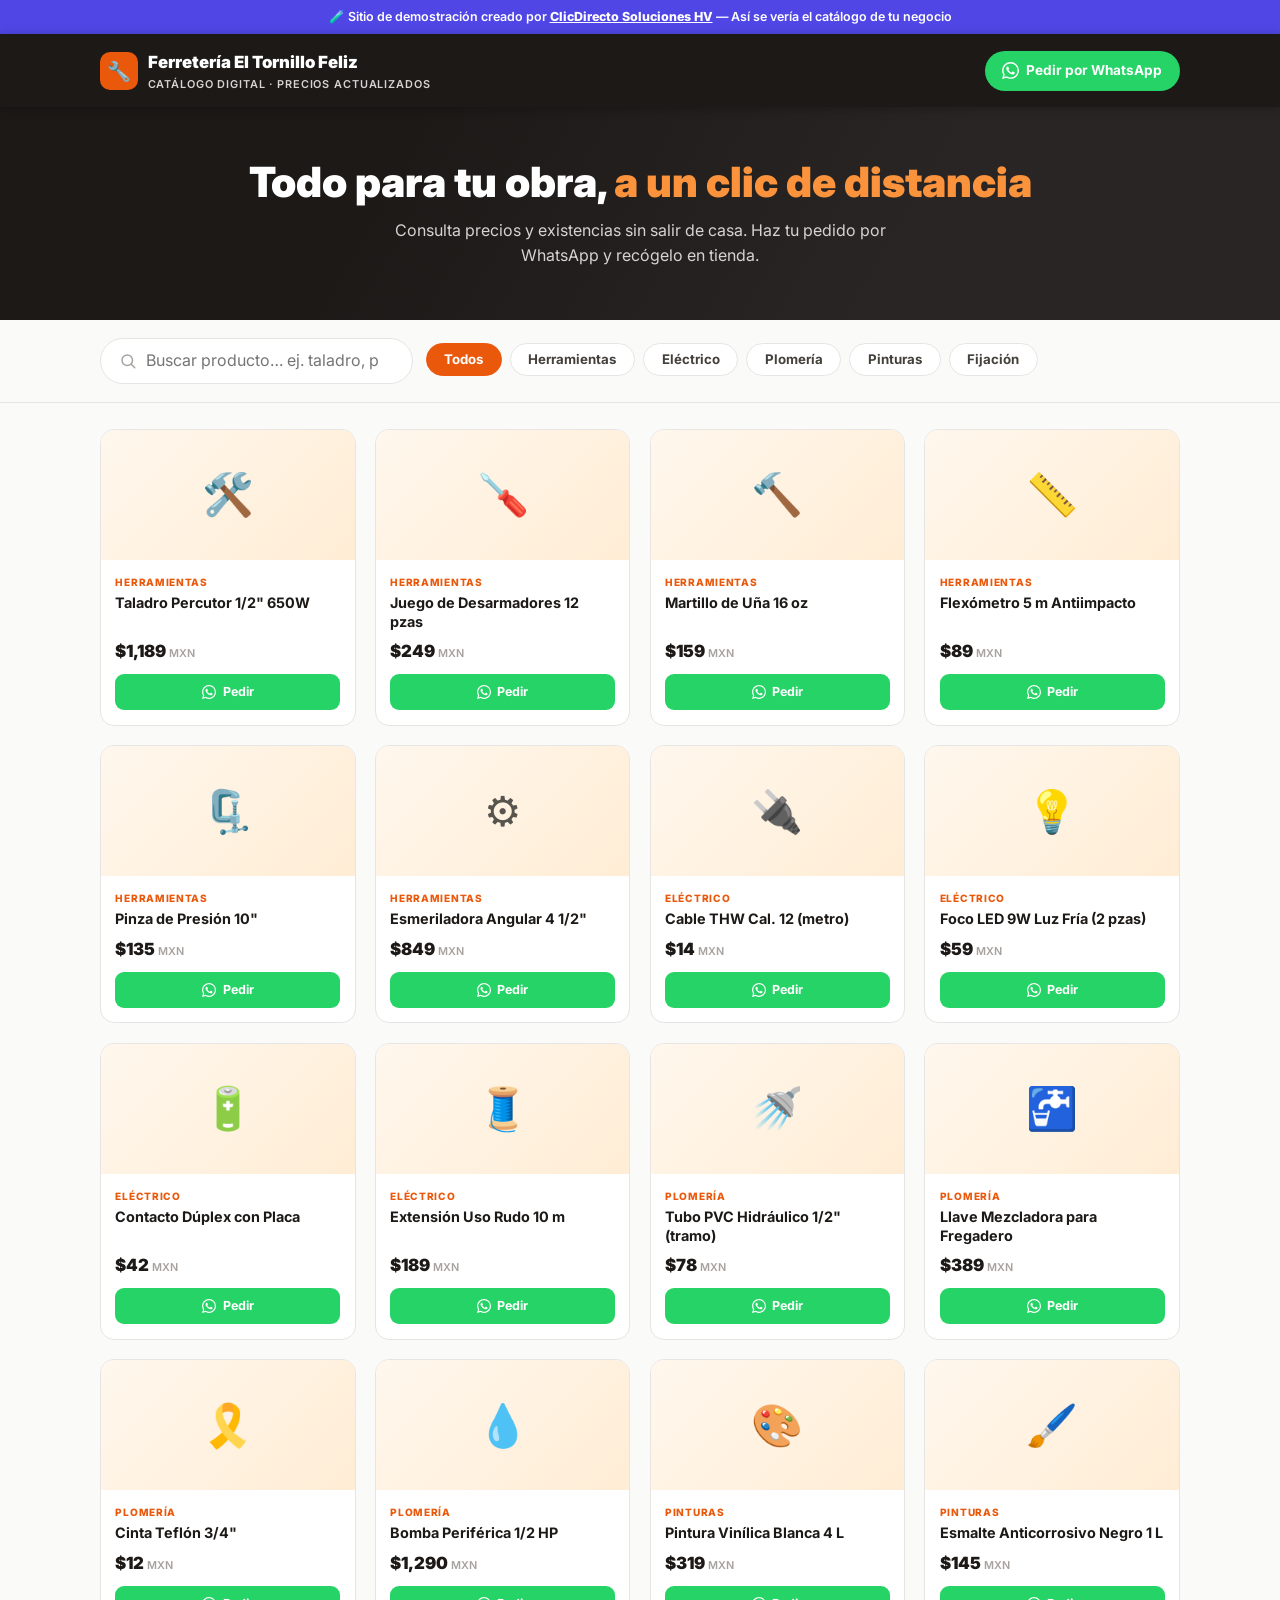
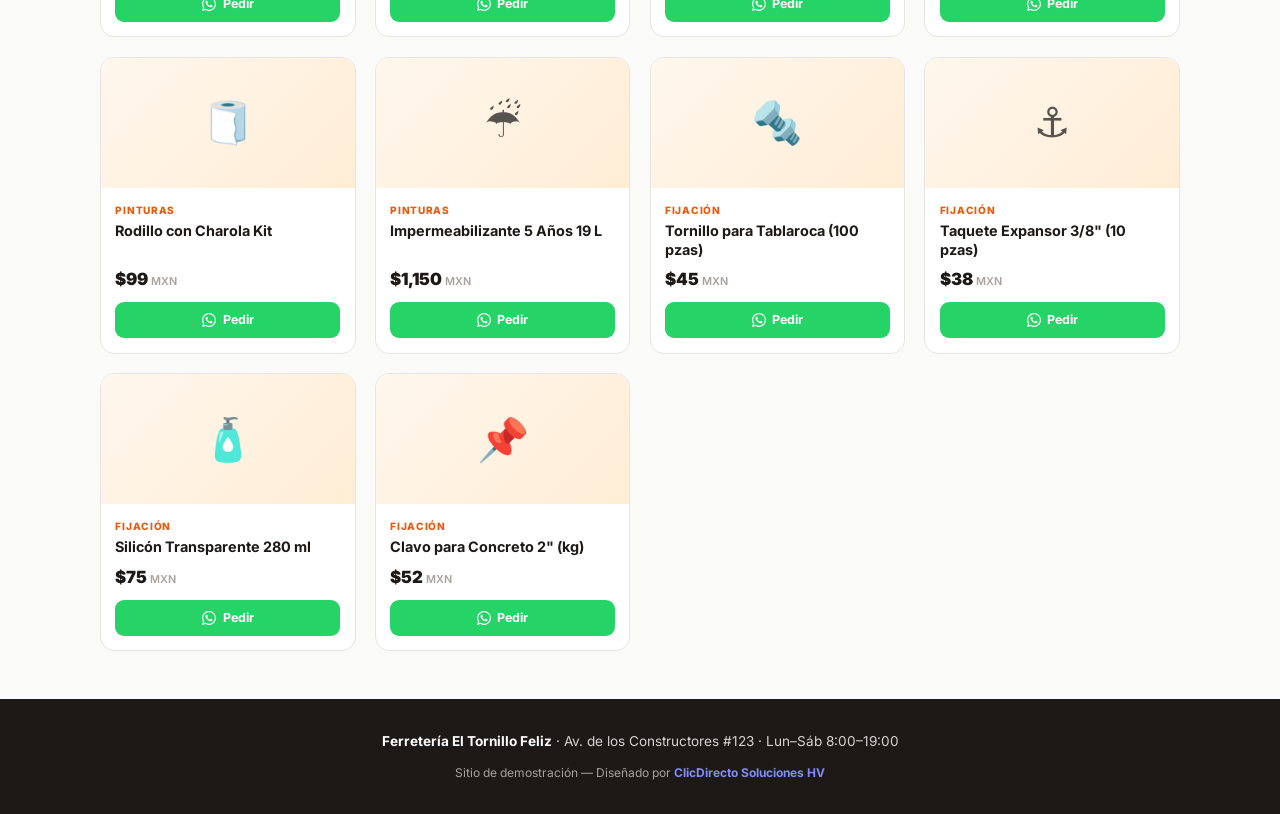
==== demos/ferreteria.html @ 18a08f91 "Add files via upload" ====
<!DOCTYPE html>
<html lang="es">
<head>
  <meta charset="UTF-8">
  <meta name="viewport" content="width=device-width, initial-scale=1.0">
  <title>Ferretería El Tornillo Feliz | Catálogo Digital — Demo</title>
  <meta name="description" content="Demo de catálogo digital para ferretería creado por ClicDirecto Soluciones HV.">
  <meta name="robots" content="noindex">
  <link rel="icon" type="image/svg+xml" href="../assets/favicon.svg">
  <link rel="preconnect" href="https://fonts.googleapis.com">
  <link rel="preconnect" href="https://fonts.gstatic.com" crossorigin>
  <link href="https://fonts.googleapis.com/css2?family=Inter:wght@400;600;700;800;900&display=swap" rel="stylesheet">
  <style>
    :root{
      --naranja:#ea580c; --naranja-osc:#c2410c; --gris:#1c1917; --gris-2:#44403c;
      --crema:#fafaf9; --borde:#e7e5e4; --texto:#57534e;
      --radius:14px; --sombra:0 4px 18px rgba(28,25,23,.08);
    }
    *,*::before,*::after{margin:0;padding:0;box-sizing:border-box}
    html{scroll-behavior:smooth}
    body{font-family:'Inter',system-ui,sans-serif;background:var(--crema);color:var(--texto);line-height:1.6}
    a{text-decoration:none;color:inherit}
    .container{width:min(100% - 2rem,1080px);margin-inline:auto}

    /* Aviso demo */
    .demo-bar{background:#4f46e5;color:#fff;font-size:.78rem;font-weight:600;text-align:center;padding:.45rem 1rem}
    .demo-bar a{text-decoration:underline;font-weight:800}

    header.top{background:var(--gris);color:#fff;padding:.9rem 0;position:sticky;top:0;z-index:50;box-shadow:0 2px 10px rgba(0,0,0,.25)}
    .top__inner{display:flex;align-items:center;justify-content:space-between;gap:1rem;flex-wrap:wrap}
    .brand{display:flex;align-items:center;gap:.6rem;font-weight:900;font-size:1.05rem}
    .brand__icon{width:38px;height:38px;background:var(--naranja);border-radius:10px;display:grid;place-items:center;font-size:1.2rem}
    .brand small{display:block;font-size:.68rem;font-weight:600;color:#d6d3d1;letter-spacing:.08em;text-transform:uppercase}
    .top__wa{display:inline-flex;align-items:center;gap:.45rem;background:#25d366;color:#fff;font-weight:700;font-size:.85rem;padding:.55rem 1.1rem;border-radius:999px;transition:.25s}
    .top__wa:hover{transform:scale(1.04)}
    .top__wa svg{width:17px;height:17px}

    .hero{background:linear-gradient(120deg,var(--gris) 30%,#292524 70%);color:#fff;padding:3.2rem 0;text-align:center}
    .hero h1{font-size:clamp(1.7rem,5vw,2.6rem);font-weight:900;line-height:1.15;margin-bottom:.7rem}
    .hero h1 span{color:#fb923c}
    .hero p{color:#d6d3d1;max-width:560px;margin:0 auto}

    .toolbar{position:sticky;top:64px;z-index:40;background:var(--crema);padding:1.1rem 0;border-bottom:1px solid var(--borde)}
    .toolbar__inner{display:flex;flex-direction:column;gap:.8rem}
    .search{display:flex;align-items:center;gap:.6rem;background:#fff;border:1.5px solid var(--borde);border-radius:999px;padding:.6rem 1.1rem}
    .search svg{width:18px;height:18px;color:#a8a29e;flex-shrink:0}
    .search input{border:none;outline:none;font:inherit;width:100%;background:transparent}
    .cats{display:flex;gap:.5rem;overflow-x:auto;padding-bottom:.2rem;scrollbar-width:none}
    .cats::-webkit-scrollbar{display:none}
    .cat{flex-shrink:0;padding:.45rem 1.1rem;border-radius:999px;background:#fff;border:1.5px solid var(--borde);font-size:.83rem;font-weight:700;color:var(--gris-2);cursor:pointer;transition:.2s;font-family:inherit}
    .cat.active,.cat:hover{background:var(--naranja);border-color:var(--naranja);color:#fff}

    .grid{display:grid;grid-template-columns:repeat(2,1fr);gap:.9rem;padding:1.6rem 0 3rem}
    .card{background:#fff;border:1px solid var(--borde);border-radius:var(--radius);overflow:hidden;transition:.25s;display:flex;flex-direction:column}
    .card:hover{transform:translateY(-4px);box-shadow:var(--sombra)}
    .card__img{height:110px;display:grid;place-items:center;font-size:2.6rem;background:linear-gradient(135deg,#fff7ed,#ffedd5)}
    .card__body{padding:.9rem;display:flex;flex-direction:column;flex-grow:1}
    .card__cat{font-size:.63rem;font-weight:800;text-transform:uppercase;letter-spacing:.07em;color:var(--naranja);margin-bottom:.25rem}
    .card__name{font-size:.9rem;font-weight:700;color:var(--gris);line-height:1.3;margin-bottom:.4rem}
    .card__price{font-size:1.05rem;font-weight:900;color:var(--gris);margin-top:auto}
    .card__price small{font-size:.68rem;font-weight:600;color:#a8a29e}
    .card__btn{margin-top:.6rem;display:flex;align-items:center;justify-content:center;gap:.4rem;background:#25d366;color:#fff;font-weight:700;font-size:.78rem;padding:.5rem;border-radius:9px;transition:.2s}
    .card__btn:hover{background:#1eb956}
    .card__btn svg{width:14px;height:14px}
    .empty{text-align:center;padding:3rem 1rem;color:#a8a29e;font-weight:600;display:none}

    footer{background:var(--gris);color:#d6d3d1;text-align:center;padding:2rem 1rem;font-size:.85rem}
    footer strong{color:#fff}
    footer .credit{margin-top:.6rem;font-size:.75rem;color:#a8a29e}
    footer .credit a{color:#818cf8;font-weight:700}

    @media(min-width:640px){
      .grid{grid-template-columns:repeat(3,1fr);gap:1.2rem}
      .toolbar__inner{flex-direction:row;align-items:center}
      .search{max-width:340px;flex-shrink:0}
      .card__img{height:130px}
    }
    @media(min-width:960px){.grid{grid-template-columns:repeat(4,1fr)}}
  </style>
</head>
<body>
  <div class="demo-bar">🧪 Sitio de demostración creado por <a href="../index.html#portafolio">ClicDirecto Soluciones HV</a> — Así se vería el catálogo de tu negocio</div>

  <header class="top">
    <div class="container top__inner">
      <div class="brand">
        <div class="brand__icon">🔧</div>
        <div>Ferretería El Tornillo Feliz<small>Catálogo digital · Precios actualizados</small></div>
      </div>
      <a class="top__wa" href="https://wa.me/525610853003?text=Hola%2C%20vi%20la%20demo%20de%20cat%C3%A1logo%20y%20quiero%20uno%20para%20mi%20negocio" target="_blank" rel="noopener">
        <svg viewBox="0 0 24 24" fill="currentColor"><path d="M17.472 14.382c-.297-.149-1.758-.867-2.03-.967-.273-.099-.471-.148-.67.15-.197.297-.767.966-.94 1.164-.173.199-.347.223-.644.075-.297-.15-1.255-.463-2.39-1.475-.883-.788-1.48-1.761-1.653-2.059-.173-.297-.018-.458.13-.606.134-.133.297-.347.446-.52.149-.174.198-.298.297-.497.1-.198.05-.371-.025-.52-.074-.149-.668-1.612-.916-2.207-.242-.579-.487-.5-.669-.51l-.57-.01c-.198 0-.52.074-.792.372-.272.297-1.04 1.016-1.04 2.479 0 1.462 1.065 2.875 1.213 3.074.149.198 2.096 3.2 5.077 4.487.71.306 1.263.489 1.694.625.712.227 1.36.195 1.871.118.571-.085 1.758-.719 2.006-1.413.248-.694.248-1.289.173-1.413-.074-.124-.272-.198-.57-.347m-5.421 7.403h-.004a9.87 9.87 0 0 1-5.031-1.378l-.361-.214-3.741.982.998-3.648-.235-.374a9.86 9.86 0 0 1-1.51-5.26c.001-5.45 4.436-9.884 9.888-9.884 2.64 0 5.122 1.03 6.988 2.898a9.825 9.825 0 0 1 2.893 6.994c-.003 5.45-4.437 9.884-9.885 9.884m8.413-18.297A11.815 11.815 0 0 0 12.05 0C5.495 0 .16 5.335.157 11.892c0 2.096.547 4.142 1.588 5.945L.057 24l6.305-1.654a11.882 11.882 0 0 0 5.683 1.448h.005c6.554 0 11.89-5.335 11.893-11.893A11.821 11.821 0 0 0 20.465 3.488"/></svg>
        Pedir por WhatsApp
      </a>
    </div>
  </header>

  <section class="hero">
    <div class="container">
      <h1>Todo para tu obra, <span>a un clic de distancia</span></h1>
      <p>Consulta precios y existencias sin salir de casa. Haz tu pedido por WhatsApp y recógelo en tienda.</p>
    </div>
  </section>

  <div class="toolbar">
    <div class="container toolbar__inner">
      <div class="search">
        <svg viewBox="0 0 24 24" fill="none" stroke="currentColor" stroke-width="2" stroke-linecap="round"><circle cx="11" cy="11" r="7"/><path d="m21 21-4.3-4.3"/></svg>
        <input type="search" id="buscador" placeholder="Buscar producto… ej. taladro, pintura" aria-label="Buscar producto">
      </div>
      <div class="cats" id="cats" role="tablist">
        <button class="cat active" data-cat="todos">Todos</button>
        <button class="cat" data-cat="herramientas">Herramientas</button>
        <button class="cat" data-cat="electrico">Eléctrico</button>
        <button class="cat" data-cat="plomeria">Plomería</button>
        <button class="cat" data-cat="pinturas">Pinturas</button>
        <button class="cat" data-cat="fijacion">Fijación</button>
      </div>
    </div>
  </div>

  <main class="container">
    <div class="grid" id="grid"></div>
    <p class="empty" id="empty">No encontramos productos con esa búsqueda 🔍</p>
  </main>

  <footer>
    <p><strong>Ferretería El Tornillo Feliz</strong> · Av. de los Constructores #123 · Lun–Sáb 8:00–19:00</p>
    <p class="credit">Sitio de demostración — Diseñado por <a href="../index.html">ClicDirecto Soluciones HV</a></p>
  </footer>

  <script>
    const productos = [
      { n:'Taladro Percutor 1/2" 650W', c:'herramientas', p:1189, e:'🛠️' },
      { n:'Juego de Desarmadores 12 pzas', c:'herramientas', p:249, e:'🪛' },
      { n:'Martillo de Uña 16 oz', c:'herramientas', p:159, e:'🔨' },
      { n:'Flexómetro 5 m Antiimpacto', c:'herramientas', p:89, e:'📏' },
      { n:'Pinza de Presión 10"', c:'herramientas', p:135, e:'🗜️' },
      { n:'Esmeriladora Angular 4 1/2"', c:'herramientas', p:849, e:'⚙️' },
      { n:'Cable THW Cal. 12 (metro)', c:'electrico', p:14, e:'🔌' },
      { n:'Foco LED 9W Luz Fría (2 pzas)', c:'electrico', p:59, e:'💡' },
      { n:'Contacto Dúplex con Placa', c:'electrico', p:42, e:'🔋' },
      { n:'Extensión Uso Rudo 10 m', c:'electrico', p:189, e:'🧵' },
      { n:'Tubo PVC Hidráulico 1/2" (tramo)', c:'plomeria', p:78, e:'🚿' },
      { n:'Llave Mezcladora para Fregadero', c:'plomeria', p:389, e:'🚰' },
      { n:'Cinta Teflón 3/4"', c:'plomeria', p:12, e:'🎗️' },
      { n:'Bomba Periférica 1/2 HP', c:'plomeria', p:1290, e:'💧' },
      { n:'Pintura Vinílica Blanca 4 L', c:'pinturas', p:319, e:'🎨' },
      { n:'Esmalte Anticorrosivo Negro 1 L', c:'pinturas', p:145, e:'🖌️' },
      { n:'Rodillo con Charola Kit', c:'pinturas', p:99, e:'🧻' },
      { n:'Impermeabilizante 5 Años 19 L', c:'pinturas', p:1150, e:'☔' },
      { n:'Tornillo para Tablaroca (100 pzas)', c:'fijacion', p:45, e:'🔩' },
      { n:'Taquete Expansor 3/8" (10 pzas)', c:'fijacion', p:38, e:'⚓' },
      { n:'Silicón Transparente 280 ml', c:'fijacion', p:75, e:'🧴' },
      { n:'Clavo para Concreto 2" (kg)', c:'fijacion', p:52, e:'📌' },
    ];
    const nombres = { herramientas:'Herramientas', electrico:'Eléctrico', plomeria:'Plomería', pinturas:'Pinturas', fijacion:'Fijación' };
    const grid = document.getElementById('grid');
    const empty = document.getElementById('empty');
    const buscador = document.getElementById('buscador');
    let cat = 'todos';

    function render() {
      const q = buscador.value.trim().toLowerCase();
      const lista = productos.filter(p =>
        (cat === 'todos' || p.c === cat) && p.n.toLowerCase().includes(q)
      );
      grid.innerHTML = lista.map(p => `
        <article class="card">
          <div class="card__img">${p.e}</div>
          <div class="card__body">
            <span class="card__cat">${nombres[p.c]}</span>
            <h3 class="card__name">${p.n}</h3>
            <p class="card__price">$${p.p.toLocaleString('es-MX')} <small>MXN</small></p>
            <a class="card__btn" target="_blank" rel="noopener"
               href="https://wa.me/525610853003?text=${encodeURIComponent('Hola, me interesa: ' + p.n + ' ($' + p.p + ' MXN)')}">
              <svg viewBox="0 0 24 24" fill="currentColor"><path d="M17.472 14.382c-.297-.149-1.758-.867-2.03-.967-.273-.099-.471-.148-.67.15-.197.297-.767.966-.94 1.164-.173.199-.347.223-.644.075-.297-.15-1.255-.463-2.39-1.475-.883-.788-1.48-1.761-1.653-2.059-.173-.297-.018-.458.13-.606.134-.133.297-.347.446-.52.149-.174.198-.298.297-.497.1-.198.05-.371-.025-.52-.074-.149-.668-1.612-.916-2.207-.242-.579-.487-.5-.669-.51l-.57-.01c-.198 0-.52.074-.792.372-.272.297-1.04 1.016-1.04 2.479 0 1.462 1.065 2.875 1.213 3.074.149.198 2.096 3.2 5.077 4.487.71.306 1.263.489 1.694.625.712.227 1.36.195 1.871.118.571-.085 1.758-.719 2.006-1.413.248-.694.248-1.289.173-1.413-.074-.124-.272-.198-.57-.347m-5.421 7.403h-.004a9.87 9.87 0 0 1-5.031-1.378l-.361-.214-3.741.982.998-3.648-.235-.374a9.86 9.86 0 0 1-1.51-5.26c.001-5.45 4.436-9.884 9.888-9.884 2.64 0 5.122 1.03 6.988 2.898a9.825 9.825 0 0 1 2.893 6.994c-.003 5.45-4.437 9.884-9.885 9.884m8.413-18.297A11.815 11.815 0 0 0 12.05 0C5.495 0 .16 5.335.157 11.892c0 2.096.547 4.142 1.588 5.945L.057 24l6.305-1.654a11.882 11.882 0 0 0 5.683 1.448h.005c6.554 0 11.89-5.335 11.893-11.893A11.821 11.821 0 0 0 20.465 3.488"/></svg>
              Pedir
            </a>
          </div>
        </article>`).join('');
      empty.style.display = lista.length ? 'none' : 'block';
    }

    document.getElementById('cats').addEventListener('click', (e) => {
      const btn = e.target.closest('.cat');
      if (!btn) return;
      document.querySelectorAll('.cat').forEach(b => b.classList.remove('active'));
      btn.classList.add('active');
      cat = btn.dataset.cat;
      render();
    });
    buscador.addEventListener('input', render);
    render();
  </script>
</body>
</html>
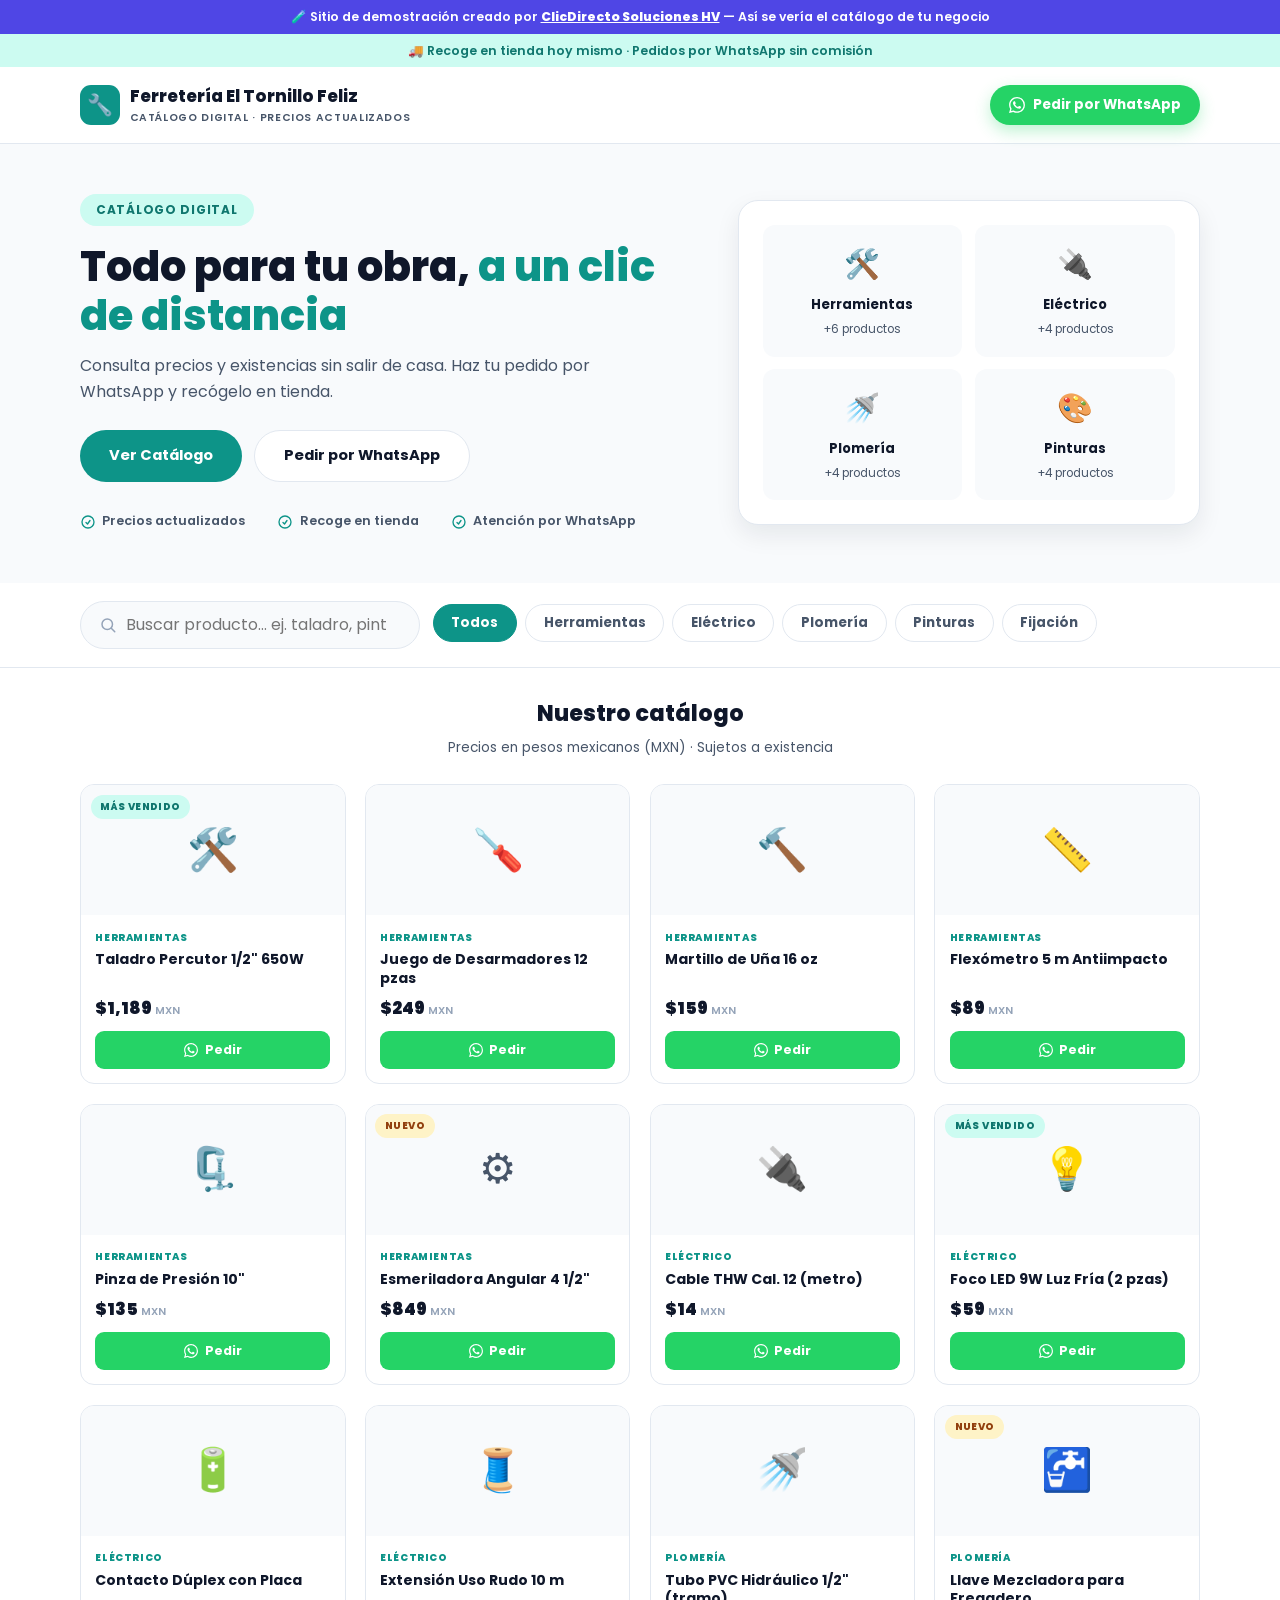
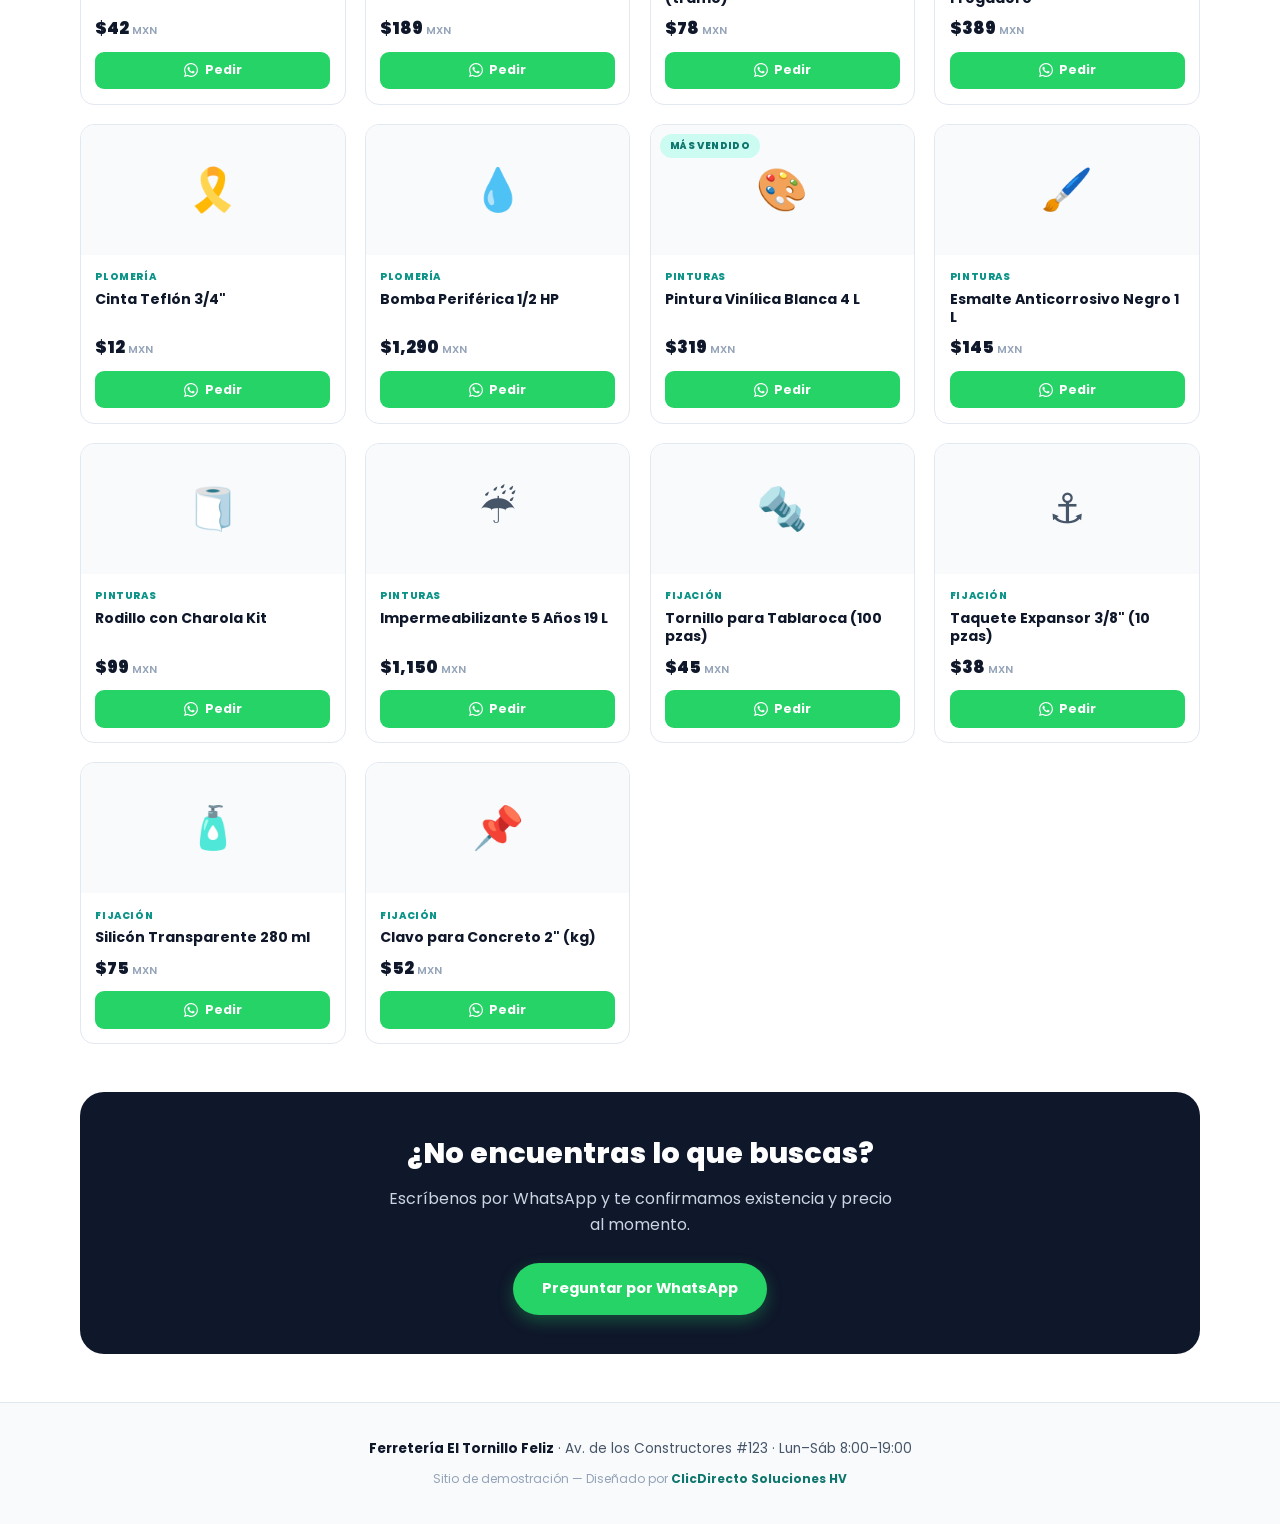
==== commit 44cb637a: "Add files via upload" ====
--- a/demos/ferreteria.html
+++ b/demos/ferreteria.html
@@ -9,77 +9,114 @@
   <link rel="icon" type="image/svg+xml" href="../assets/favicon.svg">
   <link rel="preconnect" href="https://fonts.googleapis.com">
   <link rel="preconnect" href="https://fonts.gstatic.com" crossorigin>
-  <link href="https://fonts.googleapis.com/css2?family=Inter:wght@400;600;700;800;900&display=swap" rel="stylesheet">
+  <link href="https://fonts.googleapis.com/css2?family=Poppins:wght@400;500;600;700;800;900&display=swap" rel="stylesheet">
   <style>
     :root{
-      --naranja:#ea580c; --naranja-osc:#c2410c; --gris:#1c1917; --gris-2:#44403c;
-      --crema:#fafaf9; --borde:#e7e5e4; --texto:#57534e;
-      --radius:14px; --sombra:0 4px 18px rgba(28,25,23,.08);
+      --teal:#0d9488; --teal-osc:#0f766e; --teal-claro:#ccfbf1;
+      --navy:#0f172a; --gris:#475569; --gris-claro:#f8fafc;
+      --borde:#e2e8f0; --wa:#25d366;
+      --radius:14px; --sombra:0 10px 25px rgba(15,23,42,.08);
     }
     *,*::before,*::after{margin:0;padding:0;box-sizing:border-box}
     html{scroll-behavior:smooth}
-    body{font-family:'Inter',system-ui,sans-serif;background:var(--crema);color:var(--texto);line-height:1.6}
+    body{font-family:'Poppins',system-ui,sans-serif;background:#fff;color:var(--gris);line-height:1.6}
     a{text-decoration:none;color:inherit}
-    .container{width:min(100% - 2rem,1080px);margin-inline:auto}
-
-    /* Aviso demo */
+    .container{width:min(100% - 2rem,1120px);margin-inline:auto}
+
     .demo-bar{background:#4f46e5;color:#fff;font-size:.78rem;font-weight:600;text-align:center;padding:.45rem 1rem}
     .demo-bar a{text-decoration:underline;font-weight:800}
 
-    header.top{background:var(--gris);color:#fff;padding:.9rem 0;position:sticky;top:0;z-index:50;box-shadow:0 2px 10px rgba(0,0,0,.25)}
+    .util-bar{background:var(--teal-claro);color:var(--teal-osc);font-size:.78rem;font-weight:600;text-align:center;padding:.4rem 1rem}
+
+    header.top{background:#fff;padding:1rem 0;position:sticky;top:0;z-index:50;box-shadow:0 1px 0 var(--borde)}
     .top__inner{display:flex;align-items:center;justify-content:space-between;gap:1rem;flex-wrap:wrap}
-    .brand{display:flex;align-items:center;gap:.6rem;font-weight:900;font-size:1.05rem}
-    .brand__icon{width:38px;height:38px;background:var(--naranja);border-radius:10px;display:grid;place-items:center;font-size:1.2rem}
-    .brand small{display:block;font-size:.68rem;font-weight:600;color:#d6d3d1;letter-spacing:.08em;text-transform:uppercase}
-    .top__wa{display:inline-flex;align-items:center;gap:.45rem;background:#25d366;color:#fff;font-weight:700;font-size:.85rem;padding:.55rem 1.1rem;border-radius:999px;transition:.25s}
-    .top__wa:hover{transform:scale(1.04)}
-    .top__wa svg{width:17px;height:17px}
-
-    .hero{background:linear-gradient(120deg,var(--gris) 30%,#292524 70%);color:#fff;padding:3.2rem 0;text-align:center}
-    .hero h1{font-size:clamp(1.7rem,5vw,2.6rem);font-weight:900;line-height:1.15;margin-bottom:.7rem}
-    .hero h1 span{color:#fb923c}
-    .hero p{color:#d6d3d1;max-width:560px;margin:0 auto}
-
-    .toolbar{position:sticky;top:64px;z-index:40;background:var(--crema);padding:1.1rem 0;border-bottom:1px solid var(--borde)}
+    .brand{display:flex;align-items:center;gap:.6rem;font-weight:800;font-size:1.05rem;color:var(--navy)}
+    .brand__icon{width:40px;height:40px;background:var(--teal);border-radius:11px;display:grid;place-items:center;font-size:1.3rem;flex-shrink:0}
+    .brand small{display:block;font-size:.66rem;font-weight:600;color:var(--gris);letter-spacing:.06em;text-transform:uppercase}
+    .btn{display:inline-flex;align-items:center;justify-content:center;gap:.5rem;font-weight:700;border-radius:999px;transition:.2s}
+    .btn--wa{background:var(--wa);color:#fff;font-size:.85rem;padding:.6rem 1.2rem;box-shadow:0 6px 16px rgba(37,211,102,.3)}
+    .btn--wa:hover{transform:translateY(-2px)}
+    .btn--wa svg{width:16px;height:16px}
+    .btn--teal{background:var(--teal);color:#fff;padding:.85rem 1.8rem;font-size:.92rem}
+    .btn--teal:hover{background:var(--teal-osc)}
+    .btn--outline{border:1.5px solid var(--borde);color:var(--navy);padding:.85rem 1.8rem;font-size:.92rem;background:#fff}
+    .btn--outline:hover{border-color:var(--teal);color:var(--teal)}
+
+    /* Hero */
+    .hero{background:var(--gris-claro);padding:3.2rem 0}
+    .hero__grid{display:grid;grid-template-columns:1fr;gap:2rem;align-items:center}
+    .hero__badge{display:inline-block;background:var(--teal-claro);color:var(--teal-osc);font-weight:700;font-size:.75rem;padding:.4rem 1rem;border-radius:999px;margin-bottom:1rem;text-transform:uppercase;letter-spacing:.06em}
+    .hero h1{font-size:clamp(1.8rem,5.5vw,2.6rem);font-weight:800;line-height:1.18;margin-bottom:.8rem;color:var(--navy)}
+    .hero h1 span{color:var(--teal)}
+    .hero p{color:var(--gris);max-width:520px;margin-bottom:1.6rem}
+    .hero__actions{display:flex;flex-wrap:wrap;gap:.8rem;margin-bottom:1.8rem}
+    .trust{display:flex;flex-wrap:wrap;gap:1.2rem 1.6rem}
+    .trust span{display:flex;align-items:center;gap:.4rem;font-size:.8rem;font-weight:600;color:var(--gris)}
+    .trust svg{width:16px;height:16px;color:var(--teal)}
+    .hero__panel{background:#fff;border:1px solid var(--borde);border-radius:20px;padding:1.5rem;box-shadow:var(--sombra)}
+    .hero__panel-grid{display:grid;grid-template-columns:repeat(2,1fr);gap:.8rem}
+    .hero__mini{background:var(--gris-claro);border-radius:12px;padding:1rem;text-align:center}
+    .hero__mini .emoji{font-size:1.8rem;display:block;margin-bottom:.4rem}
+    .hero__mini strong{display:block;font-size:.82rem;color:var(--navy);font-weight:700}
+    .hero__mini span{font-size:.72rem;color:var(--gris)}
+
+    /* Toolbar */
+    .toolbar{position:sticky;top:65px;z-index:40;background:#fff;padding:1.1rem 0;border-bottom:1px solid var(--borde)}
     .toolbar__inner{display:flex;flex-direction:column;gap:.8rem}
-    .search{display:flex;align-items:center;gap:.6rem;background:#fff;border:1.5px solid var(--borde);border-radius:999px;padding:.6rem 1.1rem}
-    .search svg{width:18px;height:18px;color:#a8a29e;flex-shrink:0}
-    .search input{border:none;outline:none;font:inherit;width:100%;background:transparent}
+    .search{display:flex;align-items:center;gap:.6rem;background:var(--gris-claro);border:1.5px solid var(--borde);border-radius:999px;padding:.65rem 1.1rem}
+    .search svg{width:18px;height:18px;color:#94a3b8;flex-shrink:0}
+    .search input{border:none;outline:none;font:inherit;width:100%;background:transparent;color:var(--navy)}
     .cats{display:flex;gap:.5rem;overflow-x:auto;padding-bottom:.2rem;scrollbar-width:none}
     .cats::-webkit-scrollbar{display:none}
-    .cat{flex-shrink:0;padding:.45rem 1.1rem;border-radius:999px;background:#fff;border:1.5px solid var(--borde);font-size:.83rem;font-weight:700;color:var(--gris-2);cursor:pointer;transition:.2s;font-family:inherit}
-    .cat.active,.cat:hover{background:var(--naranja);border-color:var(--naranja);color:#fff}
-
-    .grid{display:grid;grid-template-columns:repeat(2,1fr);gap:.9rem;padding:1.6rem 0 3rem}
-    .card{background:#fff;border:1px solid var(--borde);border-radius:var(--radius);overflow:hidden;transition:.25s;display:flex;flex-direction:column}
-    .card:hover{transform:translateY(-4px);box-shadow:var(--sombra)}
-    .card__img{height:110px;display:grid;place-items:center;font-size:2.6rem;background:linear-gradient(135deg,#fff7ed,#ffedd5)}
+    .cat{flex-shrink:0;padding:.5rem 1.1rem;border-radius:999px;background:#fff;border:1.5px solid var(--borde);font-size:.83rem;font-weight:700;color:var(--gris);cursor:pointer;transition:.2s;font-family:inherit}
+    .cat.active,.cat:hover{background:var(--teal);border-color:var(--teal);color:#fff}
+
+    .section-label{padding-top:1.8rem;text-align:center}
+    .section-label h2{font-size:1.4rem;font-weight:800;color:var(--navy)}
+    .section-label p{font-size:.85rem;color:var(--gris);margin-top:.3rem}
+
+    .grid{display:grid;grid-template-columns:repeat(2,1fr);gap:1rem;padding:1.6rem 0 3rem}
+    .card{position:relative;background:#fff;border:1px solid var(--borde);border-radius:var(--radius);overflow:hidden;transition:.2s;display:flex;flex-direction:column}
+    .card:hover{transform:translateY(-4px);box-shadow:var(--sombra);border-color:var(--teal)}
+    .card__badge{position:absolute;top:.6rem;left:.6rem;z-index:2;font-size:.62rem;font-weight:800;padding:.25rem .6rem;border-radius:999px;text-transform:uppercase;letter-spacing:.04em}
+    .card__badge--vendido{background:var(--teal-claro);color:var(--teal-osc)}
+    .card__badge--nuevo{background:#fef3c7;color:#92400e}
+    .card__img{height:110px;display:grid;place-items:center;font-size:2.6rem;background:var(--gris-claro)}
     .card__body{padding:.9rem;display:flex;flex-direction:column;flex-grow:1}
-    .card__cat{font-size:.63rem;font-weight:800;text-transform:uppercase;letter-spacing:.07em;color:var(--naranja);margin-bottom:.25rem}
-    .card__name{font-size:.9rem;font-weight:700;color:var(--gris);line-height:1.3;margin-bottom:.4rem}
-    .card__price{font-size:1.05rem;font-weight:900;color:var(--gris);margin-top:auto}
-    .card__price small{font-size:.68rem;font-weight:600;color:#a8a29e}
-    .card__btn{margin-top:.6rem;display:flex;align-items:center;justify-content:center;gap:.4rem;background:#25d366;color:#fff;font-weight:700;font-size:.78rem;padding:.5rem;border-radius:9px;transition:.2s}
+    .card__cat{font-size:.62rem;font-weight:800;text-transform:uppercase;letter-spacing:.06em;color:var(--teal)}
+    .card__name{font-size:.88rem;font-weight:700;color:var(--navy);line-height:1.3;margin:.3rem 0 .5rem}
+    .card__price{font-size:1.05rem;font-weight:900;color:var(--navy);margin-top:auto}
+    .card__price small{font-size:.66rem;font-weight:600;color:#94a3b8}
+    .card__btn{margin-top:.6rem;display:flex;align-items:center;justify-content:center;gap:.4rem;background:var(--wa);color:#fff;font-weight:700;font-size:.78rem;padding:.55rem;border-radius:9px;transition:.2s}
     .card__btn:hover{background:#1eb956}
     .card__btn svg{width:14px;height:14px}
-    .empty{text-align:center;padding:3rem 1rem;color:#a8a29e;font-weight:600;display:none}
-
-    footer{background:var(--gris);color:#d6d3d1;text-align:center;padding:2rem 1rem;font-size:.85rem}
-    footer strong{color:#fff}
-    footer .credit{margin-top:.6rem;font-size:.75rem;color:#a8a29e}
-    footer .credit a{color:#818cf8;font-weight:700}
+    .empty{text-align:center;padding:3rem 1rem;color:#94a3b8;font-weight:600;display:none}
+
+    .promo{background:var(--navy);color:#fff;border-radius:24px;margin:0 auto 3rem;padding:2.4rem 1.6rem;text-align:center}
+    .promo h2{font-size:clamp(1.3rem,3.5vw,1.8rem);font-weight:800;margin-bottom:.6rem}
+    .promo p{color:#cbd5e1;max-width:520px;margin:0 auto 1.6rem}
+
+    footer{background:var(--gris-claro);color:var(--gris);text-align:center;padding:2.2rem 1rem;font-size:.85rem;border-top:1px solid var(--borde)}
+    footer strong{color:var(--navy)}
+    footer .credit{margin-top:.6rem;font-size:.75rem;color:#94a3b8}
+    footer .credit a{color:var(--teal-osc);font-weight:700}
 
     @media(min-width:640px){
       .grid{grid-template-columns:repeat(3,1fr);gap:1.2rem}
       .toolbar__inner{flex-direction:row;align-items:center}
       .search{max-width:340px;flex-shrink:0}
       .card__img{height:130px}
-    }
-    @media(min-width:960px){.grid{grid-template-columns:repeat(4,1fr)}}
+      .trust{gap:1.6rem 2rem}
+    }
+    @media(min-width:900px){
+      .hero__grid{grid-template-columns:1.15fr .85fr}
+      .grid{grid-template-columns:repeat(4,1fr)}
+    }
   </style>
 </head>
 <body>
   <div class="demo-bar">🧪 Sitio de demostración creado por <a href="../index.html#portafolio">ClicDirecto Soluciones HV</a> — Así se vería el catálogo de tu negocio</div>
+  <div class="util-bar">🚚 Recoge en tienda hoy mismo · Pedidos por WhatsApp sin comisión</div>
 
   <header class="top">
     <div class="container top__inner">
@@ -87,7 +124,7 @@
         <div class="brand__icon">🔧</div>
         <div>Ferretería El Tornillo Feliz<small>Catálogo digital · Precios actualizados</small></div>
       </div>
-      <a class="top__wa" href="https://wa.me/525610853003?text=Hola%2C%20vi%20la%20demo%20de%20cat%C3%A1logo%20y%20quiero%20uno%20para%20mi%20negocio" target="_blank" rel="noopener">
+      <a class="btn btn--wa" href="https://wa.me/525610853003?text=Hola%2C%20vi%20la%20demo%20de%20cat%C3%A1logo%20y%20quiero%20uno%20para%20mi%20negocio" target="_blank" rel="noopener">
         <svg viewBox="0 0 24 24" fill="currentColor"><path d="M17.472 14.382c-.297-.149-1.758-.867-2.03-.967-.273-.099-.471-.148-.67.15-.197.297-.767.966-.94 1.164-.173.199-.347.223-.644.075-.297-.15-1.255-.463-2.39-1.475-.883-.788-1.48-1.761-1.653-2.059-.173-.297-.018-.458.13-.606.134-.133.297-.347.446-.52.149-.174.198-.298.297-.497.1-.198.05-.371-.025-.52-.074-.149-.668-1.612-.916-2.207-.242-.579-.487-.5-.669-.51l-.57-.01c-.198 0-.52.074-.792.372-.272.297-1.04 1.016-1.04 2.479 0 1.462 1.065 2.875 1.213 3.074.149.198 2.096 3.2 5.077 4.487.71.306 1.263.489 1.694.625.712.227 1.36.195 1.871.118.571-.085 1.758-.719 2.006-1.413.248-.694.248-1.289.173-1.413-.074-.124-.272-.198-.57-.347m-5.421 7.403h-.004a9.87 9.87 0 0 1-5.031-1.378l-.361-.214-3.741.982.998-3.648-.235-.374a9.86 9.86 0 0 1-1.51-5.26c.001-5.45 4.436-9.884 9.888-9.884 2.64 0 5.122 1.03 6.988 2.898a9.825 9.825 0 0 1 2.893 6.994c-.003 5.45-4.437 9.884-9.885 9.884m8.413-18.297A11.815 11.815 0 0 0 12.05 0C5.495 0 .16 5.335.157 11.892c0 2.096.547 4.142 1.588 5.945L.057 24l6.305-1.654a11.882 11.882 0 0 0 5.683 1.448h.005c6.554 0 11.89-5.335 11.893-11.893A11.821 11.821 0 0 0 20.465 3.488"/></svg>
         Pedir por WhatsApp
       </a>
@@ -95,13 +132,33 @@
   </header>
 
   <section class="hero">
-    <div class="container">
-      <h1>Todo para tu obra, <span>a un clic de distancia</span></h1>
-      <p>Consulta precios y existencias sin salir de casa. Haz tu pedido por WhatsApp y recógelo en tienda.</p>
+    <div class="container hero__grid">
+      <div>
+        <span class="hero__badge">Catálogo digital</span>
+        <h1>Todo para tu obra, <span>a un clic de distancia</span></h1>
+        <p>Consulta precios y existencias sin salir de casa. Haz tu pedido por WhatsApp y recógelo en tienda.</p>
+        <div class="hero__actions">
+          <a class="btn btn--teal" href="#catalogo">Ver Catálogo</a>
+          <a class="btn btn--outline" href="https://wa.me/525610853003?text=Hola%2C%20vi%20la%20demo%20de%20cat%C3%A1logo%20y%20quiero%20uno%20para%20mi%20negocio" target="_blank" rel="noopener">Pedir por WhatsApp</a>
+        </div>
+        <div class="trust">
+          <span><svg viewBox="0 0 24 24" fill="none" stroke="currentColor" stroke-width="2" stroke-linecap="round" stroke-linejoin="round"><path d="M9 12.75 11.25 15 15 9.75M21 12a9 9 0 1 1-18 0 9 9 0 0 1 18 0Z"/></svg>Precios actualizados</span>
+          <span><svg viewBox="0 0 24 24" fill="none" stroke="currentColor" stroke-width="2" stroke-linecap="round" stroke-linejoin="round"><path d="M9 12.75 11.25 15 15 9.75M21 12a9 9 0 1 1-18 0 9 9 0 0 1 18 0Z"/></svg>Recoge en tienda</span>
+          <span><svg viewBox="0 0 24 24" fill="none" stroke="currentColor" stroke-width="2" stroke-linecap="round" stroke-linejoin="round"><path d="M9 12.75 11.25 15 15 9.75M21 12a9 9 0 1 1-18 0 9 9 0 0 1 18 0Z"/></svg>Atención por WhatsApp</span>
+        </div>
+      </div>
+      <div class="hero__panel">
+        <div class="hero__panel-grid">
+          <div class="hero__mini"><span class="emoji">🛠️</span><strong>Herramientas</strong><span>+6 productos</span></div>
+          <div class="hero__mini"><span class="emoji">🔌</span><strong>Eléctrico</strong><span>+4 productos</span></div>
+          <div class="hero__mini"><span class="emoji">🚿</span><strong>Plomería</strong><span>+4 productos</span></div>
+          <div class="hero__mini"><span class="emoji">🎨</span><strong>Pinturas</strong><span>+4 productos</span></div>
+        </div>
+      </div>
     </div>
   </section>
 
-  <div class="toolbar">
+  <div class="toolbar" id="catalogo">
     <div class="container toolbar__inner">
       <div class="search">
         <svg viewBox="0 0 24 24" fill="none" stroke="currentColor" stroke-width="2" stroke-linecap="round"><circle cx="11" cy="11" r="7"/><path d="m21 21-4.3-4.3"/></svg>
@@ -119,8 +176,18 @@
   </div>
 
   <main class="container">
+    <div class="section-label">
+      <h2>Nuestro catálogo</h2>
+      <p>Precios en pesos mexicanos (MXN) · Sujetos a existencia</p>
+    </div>
     <div class="grid" id="grid"></div>
     <p class="empty" id="empty">No encontramos productos con esa búsqueda 🔍</p>
+
+    <div class="promo">
+      <h2>¿No encuentras lo que buscas?</h2>
+      <p>Escríbenos por WhatsApp y te confirmamos existencia y precio al momento.</p>
+      <a class="btn btn--wa" style="padding:.9rem 1.8rem;font-size:.92rem" href="https://wa.me/525610853003?text=Hola%2C%20busco%20un%20producto%20que%20no%20veo%20en%20el%20cat%C3%A1logo" target="_blank" rel="noopener">Preguntar por WhatsApp</a>
+    </div>
   </main>
 
   <footer>
@@ -130,21 +197,21 @@
 
   <script>
     const productos = [
-      { n:'Taladro Percutor 1/2" 650W', c:'herramientas', p:1189, e:'🛠️' },
+      { n:'Taladro Percutor 1/2" 650W', c:'herramientas', p:1189, e:'🛠️', b:'vendido' },
       { n:'Juego de Desarmadores 12 pzas', c:'herramientas', p:249, e:'🪛' },
       { n:'Martillo de Uña 16 oz', c:'herramientas', p:159, e:'🔨' },
       { n:'Flexómetro 5 m Antiimpacto', c:'herramientas', p:89, e:'📏' },
       { n:'Pinza de Presión 10"', c:'herramientas', p:135, e:'🗜️' },
-      { n:'Esmeriladora Angular 4 1/2"', c:'herramientas', p:849, e:'⚙️' },
+      { n:'Esmeriladora Angular 4 1/2"', c:'herramientas', p:849, e:'⚙️', b:'nuevo' },
       { n:'Cable THW Cal. 12 (metro)', c:'electrico', p:14, e:'🔌' },
-      { n:'Foco LED 9W Luz Fría (2 pzas)', c:'electrico', p:59, e:'💡' },
+      { n:'Foco LED 9W Luz Fría (2 pzas)', c:'electrico', p:59, e:'💡', b:'vendido' },
       { n:'Contacto Dúplex con Placa', c:'electrico', p:42, e:'🔋' },
       { n:'Extensión Uso Rudo 10 m', c:'electrico', p:189, e:'🧵' },
       { n:'Tubo PVC Hidráulico 1/2" (tramo)', c:'plomeria', p:78, e:'🚿' },
-      { n:'Llave Mezcladora para Fregadero', c:'plomeria', p:389, e:'🚰' },
+      { n:'Llave Mezcladora para Fregadero', c:'plomeria', p:389, e:'🚰', b:'nuevo' },
       { n:'Cinta Teflón 3/4"', c:'plomeria', p:12, e:'🎗️' },
       { n:'Bomba Periférica 1/2 HP', c:'plomeria', p:1290, e:'💧' },
-      { n:'Pintura Vinílica Blanca 4 L', c:'pinturas', p:319, e:'🎨' },
+      { n:'Pintura Vinílica Blanca 4 L', c:'pinturas', p:319, e:'🎨', b:'vendido' },
       { n:'Esmalte Anticorrosivo Negro 1 L', c:'pinturas', p:145, e:'🖌️' },
       { n:'Rodillo con Charola Kit', c:'pinturas', p:99, e:'🧻' },
       { n:'Impermeabilizante 5 Años 19 L', c:'pinturas', p:1150, e:'☔' },
@@ -154,6 +221,7 @@
       { n:'Clavo para Concreto 2" (kg)', c:'fijacion', p:52, e:'📌' },
     ];
     const nombres = { herramientas:'Herramientas', electrico:'Eléctrico', plomeria:'Plomería', pinturas:'Pinturas', fijacion:'Fijación' };
+    const badges = { vendido: '<span class="card__badge card__badge--vendido">Más vendido</span>', nuevo: '<span class="card__badge card__badge--nuevo">Nuevo</span>' };
     const grid = document.getElementById('grid');
     const empty = document.getElementById('empty');
     const buscador = document.getElementById('buscador');
@@ -166,6 +234,7 @@
       );
       grid.innerHTML = lista.map(p => `
         <article class="card">
+          ${p.b ? badges[p.b] : ''}
           <div class="card__img">${p.e}</div>
           <div class="card__body">
             <span class="card__cat">${nombres[p.c]}</span>
